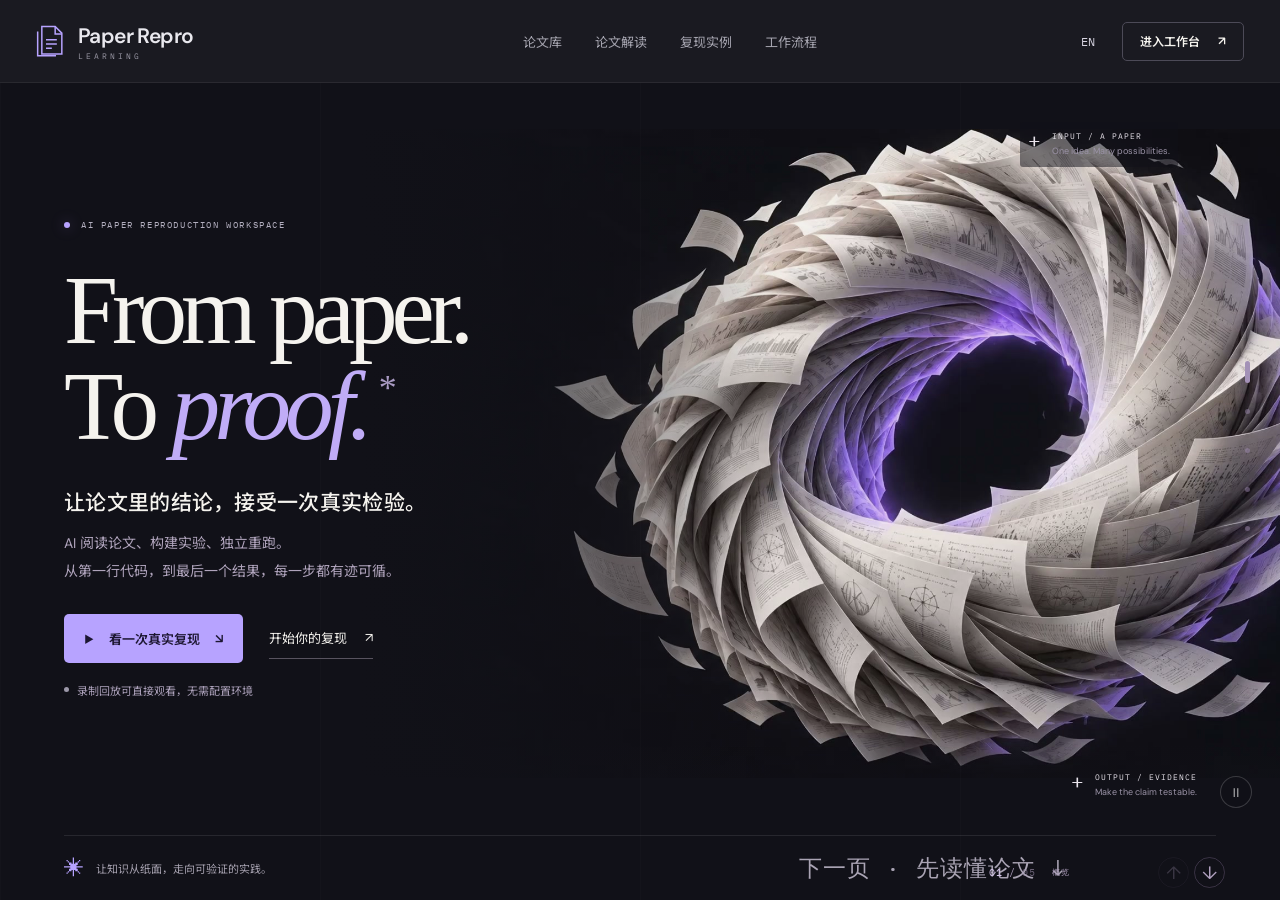
==== docs/landing/index.html @ 83eeca00 "Publish paper learning frontend and self-contained landing page" ====
<!DOCTYPE html>

<html lang="zh-CN">
<head>
<meta charset="utf-8"/>
<meta content="width=device-width, initial-scale=1" name="viewport"/>
<meta content="#111118" name="theme-color"/>
<meta content="Paper Repro Agent：从论文到可核查的实验结果。阅读论文、编写代码、运行实验、独立重跑，让每个结论都有证据可查。" name="description"/>
<title>Paper Repro — From Paper to Proof</title>
<link href="[data-uri]" rel="icon" type="image/svg+xml"/>
<style>@import url('https://fonts.googleapis.com/css2?family=DM+Sans:wght@400;450;500;550;600;650;700&family=IBM+Plex+Mono:wght@400;500&family=Noto+Sans+SC:wght@400;500;600;700&display=swap');
:root{--ink:#111118;--paper:#f5f3ee;--paper-deep:#eae7e0;--text:#25252b;--muted:#75757a;--line:#dedbd3;--violet:#b7a3ff;--violet-dark:#6b45cf;--green:#39785a;--mono:'IBM Plex Mono',monospace;--sans:'DM Sans','Noto Sans SC',sans-serif;--serif:Georgia,'Times New Roman',serif;--page-width:1240px}
*{box-sizing:border-box}html{scroll-behavior:smooth;scroll-padding-top:92px}body{margin:0;background:var(--paper);color:var(--text);font-family:var(--sans);font-size:15px;-webkit-font-smoothing:antialiased}button,a,input{-webkit-tap-highlight-color:transparent}button,a{touch-action:manipulation}button{font:inherit;cursor:pointer}a{color:inherit;text-decoration:none}button{color:inherit}button:focus-visible,a:focus-visible,[tabindex]:focus-visible{outline:3px solid var(--violet-dark);outline-offset:5px}::selection{background:#ccbbff;color:#161220}h1,h2,h3,p{margin:0}button{border:0}button:disabled{cursor:default}img{max-width:100%;display:block}.wrap{width:min(var(--page-width),calc(100% - 104px));margin:0 auto}.mono{font-family:var(--mono)}.eyebrow{font-family:var(--mono);font-size:10px;letter-spacing:1.5px}.skip-link{position:fixed;top:-100px;left:16px;background:var(--paper);color:var(--ink);padding:12px 20px;z-index:200}.skip-link:focus{top:12px}.button{display:inline-flex;align-items:center;justify-content:center;gap:15px;min-height:48px;padding:0 23px;border:1px solid transparent;border-radius:5px;font-weight:600;font-size:14px;transition:background .2s,transform .2s,border-color .2s}.button:hover{transform:translateY(-2px)}.button-primary{background:var(--violet);color:#1c1631}.button-primary:hover{background:#c5b5ff}.text-link{display:inline-flex;align-items:center;gap:20px;font-size:13px;font-weight:600;padding:6px 0;border-bottom:1px solid var(--text);width:max-content}.text-link:hover{color:var(--violet-dark);border-color:var(--violet-dark)}.site-header{background:#111118f5;color:#e9e8ee;border-bottom:1px solid #ffffff16;position:sticky;top:0;z-index:30;backdrop-filter:blur(18px)}.header-inner{height:82px;max-width:1440px;width:calc(100% - 72px);margin:auto;display:flex;align-items:center;justify-content:space-between;gap:28px}.brand{display:inline-flex;gap:12px;align-items:center;font-size:21px;font-weight:600;letter-spacing:-.6px;white-space:nowrap}.brand-mark{width:30px;height:34px;color:var(--violet)}.brand-agent{font-family:var(--mono);display:block;font-size:8px;letter-spacing:3px;font-weight:400;color:#9b99a6;margin-top:1px}.desktop-nav{display:flex;gap:33px;margin-left:70px;font-size:13px;color:#a6a5b0}.desktop-nav a:hover{color:white}.tiny-arrow{padding-left:6px}.header-actions{display:flex;gap:23px;align-items:center}.language-toggle{background:none;color:#d6d3e0;font-size:12px;font-family:var(--mono);padding:12px 4px}.header-cta{color:var(--paper);border-color:#4c4a57;min-height:39px;padding:0 17px;font-size:12px;gap:18px}.header-cta:hover{background:#252330;border-color:#7d738f}.menu-toggle{display:none;width:30px;height:34px;padding:6px;background:transparent}.menu-toggle span{display:block;width:20px;height:1px;background:#eee;margin:6px 0}.mobile-nav{padding:10px 24px 22px;flex-direction:column;gap:14px;font-size:14px}.mobile-nav:not([hidden]){display:flex}.hero{position:relative;min-height:726px;background:var(--ink);color:var(--paper);overflow:hidden}.hero-art{position:absolute;right:-4%;top:-32px;bottom:38px;width:76%;pointer-events:none}.hero-art img,.hero-art video{width:100%;height:100%;object-fit:contain;object-position:right center;opacity:.95}.art-shade{position:absolute;inset:0;background:linear-gradient(90deg,#111118 0%,#111118c7 13%,#11111800 43%),linear-gradient(0deg,#111118 0%,#11111800 13%,#11111800 91%,#11111877 100%)}.hero-grid{position:absolute;inset:0;background-image:linear-gradient(90deg,#ffffff03 1px,transparent 1px);background-size:25% 100%;pointer-events:none}.hero-content{position:relative;z-index:2;padding-top:82px;padding-bottom:100px}.hero-eyebrow{font-size:9px;letter-spacing:1.6px;color:#b3afbf;display:flex;align-items:center;gap:11px;margin-bottom:35px}.status-dot{width:6px;height:6px;background:var(--violet);border-radius:50%;box-shadow:0 0 14px #af8dff66}.hero h1{font-family:var(--serif);font-size:clamp(76px,7.6vw,112px);line-height:.99;font-weight:400;letter-spacing:-6px;position:relative;width:max-content}.hero h1 em{font-weight:400;color:#c0acf7}.hero-period{font-family:var(--serif);font-weight:400;font-style:italic;color:#a99ac3;font-size:36px;vertical-align:top;line-height:1;position:relative;top:12px;left:10px}.hero-lead{font-size:21px;font-weight:500;letter-spacing:.3px;margin-top:32px}.hero-description{font-size:14px;line-height:1.95;color:#9f9ca9;margin-top:13px;max-width:460px}.hero-ctas{display:flex;align-items:center;gap:26px;margin-top:29px}.hero-ctas .button{gap:15px;font-size:13px;min-height:49px;padding:0 19px}.play-icon{font-size:10px}.hero-secondary{display:inline-flex;gap:18px;align-items:center;font-size:13px;border-bottom:1px solid #58535f;padding:11px 0}.hero-secondary:hover{color:var(--violet)}.hero-note{font-size:11px;color:#9c98a9;display:flex;align-items:center;gap:8px;margin-top:19px}.small-dot{height:5px;width:5px;flex:none;border-radius:50%;background:#9c98a9;display:inline-block}.hero-bottom{position:absolute;bottom:0;left:0;right:0;display:flex;justify-content:space-between;align-items:center;height:76px;border-top:1px solid #ffffff18}.hero-caption{display:flex;align-items:center;gap:12px;color:#a5a0ae;font-size:11px}.caption-star{font-size:20px;color:var(--violet)}.scroll-cue{display:flex;gap:24px;align-items:center;font-family:var(--mono);font-size:8px;letter-spacing:1px;color:#aaa4b4}.scroll-cue span:last-child{font-size:23px}.art-annotation{position:absolute;z-index:2;display:flex;align-items:flex-start;gap:10px;font-family:var(--mono);font-size:8px;letter-spacing:1px;color:#e9e4ec;line-height:1.7;pointer-events:none}.art-annotation b{font-family:var(--sans);font-size:9px;color:#9b93a7;font-weight:400;letter-spacing:0}.annotation-cross{font-size:21px;line-height:1}.annotation-top{right:8%;top:65px}.annotation-bottom{right:6.5%;bottom:112px}.section-light{background:var(--paper)}.evidence{padding:87px 0 59px}.section-kicker{display:flex;align-items:center;gap:22px;font-family:var(--mono);font-size:9px;letter-spacing:1px;color:#7f7d7e}.kicker-line{height:1px;background:var(--line);flex:1}.section-kicker>span:last-child:not(.kicker-line){font-family:var(--sans);font-size:11px;letter-spacing:.5px;color:#7b7777}.section-heading-row{display:flex;justify-content:space-between;align-items:flex-end;gap:45px;margin:38px 0 38px}h2{font-size:40px;font-weight:500;line-height:1.45;letter-spacing:-1.4px}.muted-heading{color:#9a9794}.section-intro{font-size:13px;line-height:1.95;color:#7d7978;padding-bottom:6px}.section-intro .text-link{color:var(--text);margin-top:17px}.workbench{border:1px solid #d5d0c9;border-radius:9px;overflow:hidden;background:#fffdfa;box-shadow:0 6px 18px #21162c03,0 30px 80px #30283e06}.workbench-top{padding:18px 25px;display:flex;align-items:center;justify-content:space-between;border-bottom:1px solid #e3dfd8;background:#fbf9f6}.workbench-title{display:flex;align-items:center;gap:11px;font-size:13px}.mini-mark{font-size:20px;color:var(--violet-dark)}.subtle{color:#a49e9c;font-size:10px}.recorded-badge{display:flex;align-items:center;gap:7px;font-size:10px;color:#78716c}.recorded-badge>span:first-child{width:5px;height:5px;border-radius:50%;background:#a7a094}.workbench-toolbar{display:flex;align-items:center;justify-content:space-between;padding:0 25px;border-bottom:1px solid #e3dfd8;background:#fffdf9}.evidence-tabs{display:flex;gap:28px}.evidence-tabs button{padding:17px 0 15px;font-size:11px;font-weight:500;border-bottom:2px solid transparent;background:transparent;color:#8a8380;display:flex;gap:8px;align-items:center}.evidence-tabs button[aria-selected=true]{color:#704bd0;border-color:#8155df}.tab-index{font-family:var(--mono);font-size:9px;opacity:.8}.tour-button{font-size:10px;background:none;color:#817777;display:flex;gap:6px;align-items:center;padding:10px 0}.tour-button[aria-pressed=true]{color:var(--violet-dark)}.proof-grid{display:grid;grid-template-columns:1fr 1.04fr 1fr;min-height:440px}.proof-grid>div{padding:22px 26px}.pane-label{font-family:var(--mono);font-size:8px;letter-spacing:1.2px;display:flex;justify-content:space-between;align-items:center;color:#9c938e;margin-bottom:21px}.pane-label>span:last-child{font-size:9px;color:#b7aeaa}.paper-pane{background:#eeebe4}.paper-sheet{background:#fffcf5;border:1px solid #dfdad0;padding:23px 23px 10px;max-width:300px;box-shadow:2px 3px 0 #e5e1d9;transform:rotate(-1.3deg);margin:0 auto}.paper-journal{font-family:var(--mono);font-size:6px;letter-spacing:1.5px;color:#92908a;margin-bottom:12px}.paper-sheet h3{font-family:var(--serif);font-size:34px;line-height:1.01;font-weight:400;letter-spacing:-1px}.paper-authors{font-family:var(--serif);font-size:7px;margin-top:10px;color:#78766d}.paper-rule{height:1px;background:#48423b;margin-top:15px}.paper-abstract{font-family:var(--serif);font-size:8px;line-height:1.6;margin-top:9px;color:#8a8175}.paper-table-title{font-family:var(--mono);font-size:7px;letter-spacing:.4px;margin-top:17px;margin-bottom:6px}.paper-table{border-collapse:collapse;width:100%;font-family:var(--mono);font-size:8px;color:#7c746a}.paper-table th{font-weight:400;color:#9b8f83;font-size:7px;padding:4px 5px;text-align:left;border-top:1px solid #ddd6cc;border-bottom:1px solid #ddd6cc}.paper-table td{padding:5px}.paper-table th:last-child,.paper-table td:last-child{text-align:right}.paper-table .highlight-row{background:#ece4ff;color:#7042bf}.highlight-row td{font-weight:500}.highlight-row span{float:right}.paper-footnote{display:flex;align-items:center;justify-content:space-between;font-family:var(--mono);font-size:6px;color:#a69d90;margin-top:17px}.paper-page{font-family:var(--serif);font-size:12px}.source-tag{font-size:9px;display:flex;align-items:center;gap:5px;color:#8b817b;margin-top:15px}.source-tag>span:first-child{color:var(--violet-dark);font-size:16px}.execution-pane{background:#fbf9f5;border-right:1px solid #e1dcd5}.process-heading{font-size:14px;font-weight:500;line-height:1.5;margin:0 0 7px}.process-sub{font-size:10px;line-height:1.8;color:#9a918c;margin-bottom:26px}.agent-timeline{list-style:none;margin:0;padding:0}.agent-timeline li{display:flex;position:relative;gap:13px;padding-bottom:18px;align-items:flex-start}.agent-timeline li:not(:last-child):before{content:'';position:absolute;top:23px;left:10px;width:1px;height:calc(100% - 23px);background:#dbd5cf}.timeline-check{display:flex;width:21px;height:21px;flex:none;align-items:center;justify-content:center;border:1px solid #cbc6bd;color:#6f7e6f;font-size:10px;border-radius:50%;margin-top:1px}.timeline-text{flex:1;font-size:11px;color:#5c5553;line-height:1.4}.timeline-text span{display:block;font-size:9px;color:#a49a94;margin-top:3px}.timeline-time{font-family:var(--mono);font-size:9px;color:#8d827c;padding-top:3px;white-space:nowrap}.process-chip{background:#eee9df;padding:10px 11px;font-family:var(--mono);font-size:8px;color:#888074;display:flex;gap:8px;align-items:center}.process-chip .tiny-dot{background:#76a288}.result-pane{background:#fffdf9}.verified-badge{font-size:10px;display:inline-flex;align-items:center;gap:6px;background:#eaf2e8;color:#478260;padding:5px 9px;border-radius:3px}.verified-badge>span:first-child{font-weight:700}.result-caption{font-size:10px;color:#958a82;margin-top:28px}.result-number{font-size:70px;letter-spacing:-4px;line-height:1.1;margin-top:8px;font-weight:450}.result-number>span{color:var(--green);font-size:23px;letter-spacing:0;margin-left:9px;vertical-align:top;line-height:2}.result-comparison{display:flex;gap:33px;margin-top:22px;padding-bottom:22px;border-bottom:1px solid #e6e0d8}.result-comparison>div{display:flex;flex-direction:column;gap:6px;font-size:10px;color:#8b8179}.result-comparison b{font-family:var(--mono);font-size:17px;font-weight:400;color:#55514d}.result-comparison b.green-text{color:var(--green)}.acceptance-chart{margin-top:31px}.chart-range{height:9px;background:#e1eadc;position:relative;border-radius:2px}.chart-center{position:absolute;width:1px;height:19px;background:#9caa95;left:50%;top:-5px}.chart-point{position:absolute;width:8px;height:15px;border-radius:2px;left:51%;top:-3px;background:#39785a;transform:translateX(-50%)}.chart-labels{display:flex;justify-content:space-between;font-family:var(--mono);font-size:8px;color:#9e968d;margin-top:9px}.acceptance-note{display:flex;gap:6px;font-size:9px;color:#77916f;margin-top:18px;line-height:1.6}.result-footer{border-top:1px solid #e6e0d8;display:flex;justify-content:space-between;align-items:center;font-size:9px;color:#92877f;margin-top:20px;padding-top:15px}.result-footer b{font-family:var(--mono);font-weight:400;color:#69645d}.workbench-bottom{padding:12px 24px;background:#f8f5ef;border-top:1px solid #e2dcd4;display:flex;justify-content:space-between;gap:15px;font-size:8px;color:#9b918b}.workbench-bottom>span:first-child{display:flex;gap:6px;align-items:center}.tiny-dot{height:4px;width:4px;background:#aaa095;border-radius:50%;display:inline-block}.run-stats{display:grid;grid-template-columns:repeat(4,1fr);padding:32px 0 20px}.run-stats>div{display:flex;flex-direction:column;gap:10px;align-items:center;border-right:1px solid var(--line)}.run-stats>div:first-child{align-items:flex-start;padding-left:15px}.run-stats>div:last-child{border-right:0;align-items:flex-end;padding-right:15px}.stat-number{font-size:35px;font-weight:400;letter-spacing:-1.5px;line-height:1}.stat-number span{font-size:16px;letter-spacing:-.5px;color:#918983}.stat-word{font-size:31px;font-weight:500;line-height:1.13;letter-spacing:-1px}.stat-word span{font-family:var(--mono);font-size:11px;letter-spacing:0}.stat-label{font-size:10px;color:#968d87}.data-note{font-size:9px;color:#a39990;text-align:center;margin-top:14px;line-height:1.8}.workflow{padding:46px 0 75px}.workflow-layout{display:grid;grid-template-columns:1fr 1.55fr;gap:70px;margin-top:40px}.section-body{font-size:13px;line-height:1.95;color:#8c827c}.workflow-heading .section-body{max-width:290px;margin-top:20px}.workflow-footnote{display:flex;align-items:center;gap:17px;color:#9f9388;margin-top:44px}.workflow-footnote>span{font-family:var(--serif);font-style:italic;font-size:76px;font-weight:400;line-height:1}.workflow-footnote>p{font-size:11px;line-height:1.8}.workflow-explorer{display:grid;grid-template-columns:1fr 1.16fr;border-top:1px solid var(--line);border-bottom:1px solid var(--line);min-height:363px}.workflow-list{display:flex;flex-direction:column;border-right:1px solid var(--line);padding-right:24px}.workflow-step{display:flex;align-items:center;gap:16px;background:transparent;padding:18px 12px 18px 0;flex:1;border-bottom:1px solid var(--line);text-align:left}.workflow-step:last-child{border-bottom:0}.workflow-step>span:first-child{font-family:var(--mono);font-size:9px;color:#a0968c}.workflow-step b{font-size:13px;font-weight:400;color:#8f837a;flex:1}.step-arrow{font-size:18px;opacity:0;color:var(--violet-dark)}.workflow-step[aria-selected=true] b{color:var(--violet-dark);font-weight:600}.workflow-step[aria-selected=true] .step-arrow{opacity:1}.workflow-step:hover b{color:var(--violet-dark)}.workflow-detail{margin:17px 0 17px 25px;background:#ece8e1;border-radius:4px;padding:27px 22px;display:flex;flex-direction:column;min-height:329px}.detail-icon{width:43px;height:45px;margin-bottom:25px;color:#7d638e}.detail-icon svg{width:100%;height:100%;stroke:currentColor;fill:none;stroke-width:1.2}.detail-overline{font-family:var(--mono);font-size:8px;letter-spacing:1px;color:#95887a;margin-bottom:11px}.workflow-detail h3{font-size:16px;line-height:1.5;font-weight:500;margin-bottom:12px}.workflow-detail>p{font-size:11px;line-height:1.9;color:#95887c}.detail-output{margin-top:auto;padding-top:25px;font-family:var(--mono);font-size:8px;color:#8c7b98;display:flex;align-items:center;gap:7px}.cases{padding:32px 0 85px}.case-list{border-top:1px solid #c8c1b7}.case-row{display:grid;grid-template-columns:55px 1.75fr 1fr 150px 27px;gap:24px;align-items:center;width:100%;padding:30px 4px;text-align:left;background:transparent;border-bottom:1px solid var(--line);transition:background .2s}.case-row:hover{background:#ebe5de}.case-number{align-self:start;font-family:var(--mono);font-size:10px;color:#aaa092;padding-top:3px}.case-main{display:flex;flex-direction:column;gap:9px}.case-route{font-size:9px;letter-spacing:1px;color:#9d8d7d}.case-main strong{font-size:24px;letter-spacing:-.8px;font-weight:500}.case-paper{font-size:10px;color:#a39689}.case-summary{font-size:12px;line-height:1.9;color:#918071}.case-result{display:flex;flex-direction:column;gap:15px;align-items:flex-start}.case-status{font-size:9px;padding:4px 7px;border-radius:3px;display:inline-flex;width:max-content}.success{color:#4c7557;background:#e1e9dc}.partial{color:#937343;background:#ede4ce}.case-result>.mono{font-size:9px;color:#8e8174}.case-arrow{font-size:21px;align-self:center;color:#9d8b7e;transition:transform .2s}.case-row:hover .case-arrow{transform:translate(3px,-3px);color:var(--violet-dark)}.cases-footnote{display:flex;justify-content:space-between;gap:40px;align-items:center;margin-top:22px;font-size:10px;color:#9b8b7a}.cases-footnote .text-link{font-size:11px;flex:none;color:var(--text)}.benchmark-banner{display:flex;align-items:center;gap:30px;border:1px solid #d9d0c4;background:#efe9e0;padding:25px 30px;margin-top:49px;border-radius:5px;transition:background .2s}.benchmark-banner:hover{background:#e6ded1}.bench-icon{display:flex;align-items:flex-end;gap:4px;height:42px;padding:0 3px}.bench-icon i{display:block;width:5px;background:#aa8abd;height:18px}.bench-icon i:nth-child(2){height:26px}.bench-icon i:nth-child(3){height:34px}.bench-icon i:nth-child(4){height:24px}.bench-icon i:nth-child(5){height:42px;background:#795888}.bench-content{display:flex;flex:1;flex-direction:column;gap:9px}.bench-content .eyebrow{font-size:8px;color:#a08b79}.bench-content strong{font-size:16px;font-weight:500}.bench-link{display:flex;gap:35px;font-size:12px;color:#867460}.bench-link>span:last-child{font-size:21px}.start-section{background:#1b1921;color:#f1ede5;padding:70px 0 35px;position:relative}.start-section .section-kicker{color:#8c8494}.start-section .kicker-line{background:#3a3542}.start-heading-row{display:flex;justify-content:space-between;align-items:center;margin:36px 0 48px;gap:50px}.start-heading-row h2{font-size:48px;line-height:1.4;font-weight:400;letter-spacing:-1px}.start-heading-row>div{width:350px}.start-heading-row p{font-size:13px;color:#a39aaa;line-height:1.9;margin-bottom:25px}.start-heading-row .button{min-height:47px;font-size:12px;gap:37px}.start-modes{display:grid;grid-template-columns:repeat(3,1fr);border-top:1px solid #433b48;border-bottom:1px solid #433b48}.start-mode{padding:25px 28px 27px 0;display:flex;flex-direction:column;border-right:1px solid #433b48}.start-mode:not(:first-child){padding-left:29px}.start-mode:last-child{border-right:0;padding-right:0}.mode-label{display:flex;justify-content:space-between;font-family:var(--mono);font-size:8px;letter-spacing:1px;color:#8b7e97;margin-bottom:25px}.mode-label>span:last-child{font-size:18px;color:#baabc8}.start-mode h3{font-size:17px;font-weight:500;color:#dad1e1;margin-bottom:13px}.start-mode p{font-size:11px;line-height:1.9;color:#8e8199;margin-bottom:24px;max-width:300px}.mode-foot{font-size:9px;color:#af9bbf;margin-top:auto}.start-mode:hover h3{color:var(--violet)}.availability{display:flex;gap:9px;align-items:center;margin-top:24px;color:#8b7d96;font-size:10px;line-height:1.8}.availability .small-dot{background:#9a7a50}.site-footer{background:#111118;color:#c4bbcc;padding:45px 0 0}.footer-top{display:flex;justify-content:space-between;align-items:flex-start;padding-bottom:45px;gap:30px}.footer-top .brand{font-size:18px;margin-top:3px}.footer-symbol{font-family:var(--serif);font-size:36px;color:#a99bc0;line-height:1}.footer-top>p{font-family:var(--serif);font-size:32px;line-height:1.14;color:#aea1b7;letter-spacing:-1px}.footer-top>p em{color:#d3c4e3;font-weight:400}.footer-links{display:flex;flex-direction:column;gap:13px;font-size:10px;color:#8e7d9b}.footer-links a:hover{color:var(--violet)}.footer-bottom{border-top:1px solid #2c2733;padding:18px 0 25px;display:flex;align-items:center;justify-content:space-between;color:#786b84;font-family:var(--mono);font-size:8px;letter-spacing:.3px}.footer-bottom>a{font-family:var(--sans);font-size:9px}.claim-grid{display:grid;grid-template-columns:1fr 1fr;gap:9px;margin-top:22px;margin-bottom:24px}.claim-cell{border:1px solid #e3dcd4;padding:14px 9px;background:#f5f0e7}.claim-cell strong{display:block;font-family:var(--mono);font-size:19px;font-weight:400;color:#786487}.claim-cell span{display:block;font-size:8px;color:#a39383;margin-top:7px}.claim-target{font-size:10px;line-height:1.8;color:#887d74;padding:13px 0;border-top:1px solid #e1d8ce}.audit-row{display:flex;justify-content:space-between;gap:10px;padding:14px 0;border-bottom:1px solid #e4dbd0;font-size:10px;color:#817467}.audit-row b{font-weight:400;color:#618064;white-space:nowrap}.audit-note{font-size:10px;line-height:1.8;color:#a29383;margin-top:21px}.audit-verdict{margin-top:22px;padding:13px;background:#e9ede3;font-size:10px;color:#69815f;line-height:1.8}dialog{border:1px solid #c6bba7;border-radius:12px;max-width:600px;width:calc(100% - 40px);padding:28px 32px 32px;background:var(--paper);color:var(--text);box-shadow:0 20px 100px #0005}dialog::backdrop{background:#111118b8;backdrop-filter:blur(5px)}.dialog-top{display:flex;align-items:center;justify-content:space-between;gap:20px;padding-bottom:20px;border-bottom:1px solid var(--line)}.dialog-top .eyebrow{font-size:9px;color:#9b8e7d}.dialog-close{background:transparent;font-size:29px;color:#8a7b6c;line-height:1;padding:0 5px}.dialog-title{font-size:31px;line-height:1.3;margin:24px 0 8px;letter-spacing:-1px}.dialog-paper{font-size:11px;color:#9f8f7b;line-height:1.6;margin-bottom:23px}.dialog-description{font-size:13px;color:#887865;line-height:1.9;margin:20px 0}.dialog-metrics{display:flex;gap:35px;padding:20px 0;border-top:1px solid var(--line);border-bottom:1px solid var(--line);margin-bottom:20px}.dialog-metrics>div{display:flex;flex-direction:column;gap:8px;font-size:10px;color:#a1917e}.dialog-metrics b{font-family:var(--mono);font-size:22px;font-weight:400;color:#6f5e4d}.dialog-footnote{font-size:10px;line-height:1.8;color:#9c8b76;margin-bottom:22px}.dialog-link{color:var(--paper);background:var(--ink);font-size:12px;gap:28px}.dialog-link:hover{background:#31233f}.entered{animation:fade-in .25s ease-out}@keyframes fade-in{from{opacity:.4;transform:translateY(4px)}to{opacity:1;transform:none}}
@media(min-width:1600px){.hero{min-height:770px}.hero-content{padding-top:95px}.hero-art{right:0;width:73%;bottom:20px}.hero h1{font-size:117px}.annotation-top{right:13%}.annotation-bottom{right:10%}}
@media(max-width:1150px){.wrap{width:calc(100% - 72px)}.desktop-nav{margin-left:0;gap:22px}.header-inner{width:calc(100% - 48px)}.hero h1{font-size:92px}.hero-art{width:82%;right:-15%;opacity:.9}.hero-content{padding-top:80px}.hero-lead{font-size:19px}.hero-description{font-size:13px}.hero{min-height:700px}.annotation-top{right:5%}.annotation-bottom{right:4%}.section-heading-row{gap:25px}.proof-grid>div{padding:20px}.result-number{font-size:61px}.result-comparison{gap:24px}.workflow-layout{grid-template-columns:1fr 1.65fr;gap:40px}.workflow-explorer{grid-template-columns:.9fr 1.1fr}.workflow-detail{padding:24px 18px;margin-left:18px}.workflow-list{padding-right:18px}.case-row{gap:18px;grid-template-columns:40px 1.5fr .9fr 126px 22px}.case-main strong{font-size:22px}.case-summary{font-size:11px}.start-heading-row>div{width:320px}}
@media(max-width:900px){.wrap{width:calc(100% - 48px)}.desktop-nav{display:none}.header-inner{height:73px}.hero{min-height:690px}.hero-art{right:-23%;width:100%;opacity:.65;top:5px;bottom:70px}.art-shade{background:linear-gradient(90deg,#111118 0%,#111118dd 19%,#11111855 53%,transparent 85%),linear-gradient(0deg,#111118 0%,transparent 20%)}.hero-content{padding-top:70px}.hero h1{font-size:90px}.art-annotation{display:none}.hero-bottom{height:68px}.section-heading-row{align-items:flex-start}h2{font-size:32px}.section-intro{font-size:12px;max-width:310px}.evidence{padding-top:60px}.proof-grid{grid-template-columns:1fr 1fr}.paper-pane{display:none}.proof-grid>div{padding:24px 28px}.workbench-toolbar{padding:0 22px}.workbench-bottom{font-size:7px}.workflow-layout{grid-template-columns:1fr;gap:30px}.workflow-heading{display:grid;grid-template-columns:1fr 1fr;gap:20px}.workflow-heading .section-body{margin-top:0;max-width:100%;align-self:center}.workflow-footnote{display:none}.workflow-explorer{grid-template-columns:1fr 1.2fr}.workflow-detail{padding:30px}.workflow-step{padding:16px 14px 16px 0}.workflow-detail>p{font-size:13px}.detail-output{font-size:10px}.workflow-detail h3{font-size:21px}.case-row{grid-template-columns:30px 1fr 130px 20px;gap:16px}.case-summary{display:none}.case-main strong{font-size:22px}.start-heading-row h2{font-size:39px}.start-heading-row>div{width:290px}.start-mode{padding-right:20px}.start-mode:not(:first-child){padding-left:20px}.start-mode p{font-size:10px}.footer-top>p{font-size:29px}}
@media(max-width:620px){html{scroll-padding-top:82px}.wrap{width:calc(100% - 40px)}.header-inner{width:calc(100% - 36px);height:68px;gap:10px}.brand{font-size:18px;gap:9px}.brand-mark{width:25px;height:29px}.brand-agent{font-size:6px;letter-spacing:2.6px}.header-actions{gap:14px}.header-cta{display:none}.language-toggle{font-size:11px;padding:10px 1px}.menu-toggle{display:block}.hero{min-height:815px}.hero-art{top:312px;bottom:64px;right:-17%;width:113%;opacity:.93}.hero-art img,.hero-art video{object-position:right center;object-fit:contain}.art-shade{background:linear-gradient(180deg,#111118 0%,#11111888 13%,transparent 39%,#11111888 85%,#111118 100%),linear-gradient(90deg,#11111866,transparent 35%)}.hero-content{padding-top:40px;padding-bottom:0}.hero-eyebrow{font-size:7px;letter-spacing:1.1px;margin-bottom:24px;gap:8px}.status-dot{width:5px;height:5px}.hero h1{font-size:76px;letter-spacing:-4.9px;line-height:1.0}.hero-period{font-size:24px;top:8px;left:6px}.hero-lead{font-size:17px;margin-top:25px;letter-spacing:0}.hero-description{font-size:11px;margin-top:12px;color:#a49fac;line-height:1.9;max-width:320px}.hero-ctas{margin-top:22px;gap:21px}.hero-ctas .button{font-size:11px;min-height:44px;gap:9px;padding:0 14px}.hero-secondary{font-size:11px;gap:9px}.hero-note{font-size:9px;margin-top:15px}.hero-bottom{height:64px;align-items:center}.hero-caption{font-size:8px;gap:7px}.caption-star{font-size:16px}.scroll-cue{gap:8px;font-size:6px;letter-spacing:0}.scroll-cue span:last-child{font-size:17px}.evidence{padding:42px 0 35px}.section-kicker{font-size:7px;gap:12px;letter-spacing:.7px}.section-kicker>span:last-child:not(.kicker-line){font-size:8px;letter-spacing:0}.section-heading-row{display:block;margin:29px 0 25px}h2{font-size:30px;letter-spacing:-1px;line-height:1.5}.section-intro{margin-top:18px;font-size:11px;max-width:100%;padding:0}.section-intro .text-link{margin-top:12px;font-size:10px}.workbench{border-radius:6px}.workbench-top{padding:14px}.workbench-title{gap:7px;font-size:11px}.mini-mark{font-size:16px}.subtle{font-size:8px}.recorded-badge{font-size:8px;gap:5px}.workbench-toolbar{padding:0 13px;display:block}.evidence-tabs{justify-content:space-between;gap:15px}.evidence-tabs button{font-size:10px;padding:14px 0 12px;gap:5px}.tab-index{font-size:7px}.tour-button{display:none}.proof-grid{grid-template-columns:1fr}.proof-grid .execution-pane{display:none}.proof-grid[data-view=claim] .paper-pane{display:block}.proof-grid[data-view=claim] .result-pane{display:none}.proof-grid[data-view=execution] .execution-pane{display:block;border-right:0}.proof-grid[data-view=execution] .result-pane{display:none}.proof-grid[data-view=verdict] .result-pane{display:block}.proof-grid>div{padding:23px 29px}.proof-grid{min-height:405px}.pane-label{font-size:8px;margin-bottom:22px}.agent-timeline li{padding-bottom:20px}.timeline-text{font-size:12px}.timeline-text span{font-size:10px}.timeline-time{font-size:10px}.process-heading{font-size:16px}.process-sub{font-size:11px;margin-bottom:25px}.process-chip{font-size:9px}.paper-sheet{max-width:260px}.result-number{font-size:76px}.result-caption{margin-top:20px}.result-comparison{gap:40px}.result-footer{margin-top:23px}.workbench-bottom{padding:11px 14px;font-size:8px;flex-direction:column;gap:6px}.workbench-bottom .mono{font-size:6px;letter-spacing:0}.run-stats{grid-template-columns:1fr 1fr;gap:24px 0;padding:27px 0 10px}.run-stats>div,.run-stats>div:first-child,.run-stats>div:last-child{align-items:center;padding:0}.run-stats>div:nth-child(2){border-right:0}.stat-number{font-size:29px}.stat-number span{font-size:14px}.stat-word{font-size:27px}.stat-word span{font-size:10px}.stat-label{font-size:9px}.data-note{font-size:8px;margin-top:17px}.workflow{padding:27px 0 46px}.workflow-layout{margin-top:27px;gap:24px}.workflow-heading{display:block}.workflow-heading .section-body{font-size:11px;margin-top:15px;max-width:290px}.workflow-explorer{grid-template-columns:1fr;min-height:auto}.workflow-list{display:grid;grid-template-columns:repeat(3,1fr);padding:0;border-right:0;border-bottom:1px solid var(--line);gap:0}.workflow-step{padding:15px 0 14px;gap:7px;justify-content:center;border:0}.workflow-step>span:first-child{font-size:7px}.workflow-step b{flex:none;font-size:10px}.step-arrow{display:none}.workflow-step[aria-selected=true]{background:#ece5f0}.workflow-detail{margin:16px 0;padding:25px;min-height:260px}.detail-icon{margin-bottom:19px;width:34px;height:37px}.workflow-detail h3{font-size:19px}.workflow-detail>p{font-size:12px}.detail-output{padding-top:25px;font-size:9px}.cases{padding:20px 0 48px}.case-row{grid-template-columns:22px 1fr 20px;gap:10px;position:relative;padding:24px 2px 58px}.case-main strong{font-size:24px}.case-paper{font-size:8px}.case-route{font-size:8px}.case-number{font-size:8px}.case-result{position:absolute;bottom:23px;left:34px;flex-direction:row;align-items:center;gap:14px}.case-result>.mono{font-size:8px}.case-status{font-size:8px;padding:3px 6px}.case-arrow{font-size:20px}.cases-footnote{display:block;margin-top:20px}.cases-footnote p{font-size:10px;line-height:1.8}.cases-footnote .text-link{margin-top:14px;font-size:10px}.benchmark-banner{margin-top:29px;padding:22px 18px;gap:17px;flex-wrap:wrap}.bench-content strong{font-size:14px}.bench-icon{height:37px}.bench-content .eyebrow{font-size:7px}.bench-link{width:100%;padding-left:51px;justify-content:space-between;font-size:10px;align-items:center}.start-section{padding:43px 0 25px}.start-heading-row{display:block;margin:27px 0 32px}.start-heading-row h2{font-size:35px}.start-heading-row>div{width:auto;margin-top:23px}.start-heading-row p{font-size:11px;margin-bottom:20px}.start-heading-row .button{font-size:11px;min-height:45px;gap:35px}.start-modes{grid-template-columns:1fr}.start-mode,.start-mode:not(:first-child),.start-mode:last-child{border-right:0;padding:24px 0;border-bottom:1px solid #433b48}.start-mode:last-child{border-bottom:0}.mode-label{margin-bottom:12px;font-size:8px}.start-mode h3{font-size:17px;margin-bottom:10px}.start-mode p{font-size:11px;max-width:100%;margin-bottom:14px}.mode-foot{font-size:9px}.availability{font-size:9px;align-items:flex-start;gap:7px}.availability .small-dot{margin-top:6px}.site-footer{padding-top:34px}.footer-top{display:grid;grid-template-columns:1fr 1fr;gap:30px 15px;padding-bottom:32px}.footer-top .brand{font-size:16px}.footer-top>p{font-size:26px;grid-column:1;grid-row:2}.footer-links{grid-column:2;grid-row:1 / span 2;justify-self:end;align-self:start;gap:16px;font-size:9px}.footer-bottom{font-size:7px;letter-spacing:0;gap:8px;flex-wrap:wrap}.footer-bottom>span:nth-child(2){display:none}.footer-bottom>a{font-size:8px}dialog{padding:22px}.dialog-title{font-size:28px}.dialog-description{font-size:12px}.dialog-metrics{gap:30px}.dialog-metrics b{font-size:21px}.dialog-link{font-size:11px}.claim-grid{gap:11px}.claim-cell{padding:20px 14px}.claim-cell strong{font-size:23px}.claim-cell span{font-size:10px}.claim-target{font-size:11px}}
/* Keep small product labels legible against the paper surfaces. */
.section-kicker,.section-kicker>span:last-child:not(.kicker-line),.section-intro,.section-body{color:#746c66}.section-intro{font-size:14px}.process-sub{font-size:11px;color:#7a6f67}.timeline-text{font-size:12px}.timeline-text span{font-size:10px;color:#85786d}.timeline-time{font-size:10px;color:#827266}.pane-label{font-size:9px;color:#87766a}.result-caption,.result-comparison>div{font-size:11px;color:#7b6b5f}.result-footer{font-size:10px;color:#7d6d60}.acceptance-note{font-size:10px;color:#54734c}.source-tag{font-size:10px;color:#7a6a5e}.workbench-bottom{color:#8a7a6a}.stat-label{font-size:11px;color:#817160}.data-note{font-size:10px;color:#82715f}.workflow-detail>p{color:#7b6b5b}.case-paper,.case-summary{color:#7f6e5d}.cases-footnote{color:#7e6d5c}.start-mode p{color:#b2a3bf}.mode-foot{color:#c4acd9}.availability{color:#b29bc4}.hero-note{color:#aba0b9}.hero-description{color:#b0a4bc}.annotation-top{background:#11111880;padding:8px;border-radius:3px}
@media(max-width:620px){.hero h1{font-size:clamp(61px,19.4vw,76px)}.section-intro{font-size:12px}.stat-label{font-size:10px}.data-note{font-size:9px}.workbench-bottom{font-size:8px}.source-tag{font-size:9px}.start-mode p{font-size:12px}.case-paper{font-size:9px}.hero-note{font-size:9px}.hero-description{font-size:12px}.hero{min-height:835px}}
@media(max-width:620px){.hero-lead{font-size:clamp(14px,4.35vw,17px)}.proof-grid[data-view=claim] .execution-pane,.proof-grid[data-view=verdict] .execution-pane{display:block;border-right:0;border-top:1px solid var(--line)}.proof-grid[data-view=verdict] .result-pane{order:-1}.language-toggle{min-width:32px;min-height:44px}.menu-toggle{width:36px;min-height:44px}.evidence-tabs button,.workflow-step{min-height:44px}.dialog-close{min-width:44px;min-height:44px}}
.dialog-footnote,.dialog-paper{color:#7a6956}.dialog-description{color:#74634f}.dialog-top .eyebrow{color:#7a6956}.dialog-metrics>div{color:#7a6956}
@media(min-width:621px) and (max-width:900px){.menu-toggle{display:block;min-height:44px}.language-toggle{min-height:44px}}
@media(prefers-reduced-motion:reduce){html{scroll-behavior:auto}*,*::before,*::after{animation-duration:.01ms!important;transition-duration:.01ms!important;animation-iteration-count:1!important}}
</style>
<style>/* Full-screen presentation. The document never scrolls while paging is active. */
:root {
  --fp-header-height: 82px;
  --fp-page-height: calc(100dvh - var(--fp-header-height));
  --fp-duration: 950ms;
  --fp-ease: cubic-bezier(.76, 0, .24, 1);
}
.page-pagination,.page-controls { display:none; }
.sr-only { position:absolute;width:1px;height:1px;padding:0;overflow:hidden;clip:rect(0,0,0,0);white-space:nowrap;border:0; }
html.fullpage-ready,html.fullpage-ready body { width:100%;height:100%;overflow:hidden;overscroll-behavior:none;scroll-behavior:auto;scroll-padding:0; }
.fullpage-ready .site-header { position:fixed;inset:0 0 auto; }
.fullpage-ready .mobile-nav { position:absolute;top:100%;left:0;right:0;background:#17151f;border-bottom:1px solid #49414f;box-shadow:0 12px 28px #0004; }
.fullpage-ready #main { position:fixed;top:var(--fp-header-height);left:0;width:100%;height:var(--fp-page-height);overflow:hidden;overflow:clip;scroll-behavior:auto;touch-action:pan-x pinch-zoom; }
.fullpage-ready #page-track { height:100%;width:100%;display:flex;flex-direction:column;will-change:transform;transition:transform var(--fp-duration) var(--fp-ease); }
.fullpage-ready #page-track > section { flex:0 0 var(--fp-page-height);height:var(--fp-page-height);min-height:0;max-height:var(--fp-page-height);width:100%;position:relative;overflow:hidden;overflow:clip;contain:layout paint; }
.fullpage-ready #page-track > section:not(.hero) { padding:26px 0 54px; }
.fullpage-ready #page-track > section:not(.hero) > .wrap { height:100%;min-height:0;display:flex;flex-direction:column; }
.fullpage-ready .wrap { width:min(1240px,calc(100% - 128px)); }
.fullpage-ready section:focus { outline:none; }
.fullpage-ready section[aria-hidden=true] { pointer-events:none; }
.fullpage-ready section.is-active { pointer-events:auto; }
.fullpage-ready .hero-content { height:calc(100% - 65px);padding:0;display:flex;flex-direction:column;justify-content:center;align-items:flex-start; }
.fullpage-ready .hero { padding:0; }
.fullpage-ready .hero h1 { font-size:min(7.6vw,13.7vh,112px); }
.fullpage-ready .hero-eyebrow { margin-bottom:clamp(18px,3.5vh,34px); }
.fullpage-ready .hero-lead { margin-top:clamp(18px,3.7vh,32px); }
.fullpage-ready .hero-ctas { margin-top:clamp(19px,3.4vh,29px); }
.fullpage-ready .hero-art { top:-20px;bottom:55px;right:-4%;width:76%; }
.fullpage-ready .hero-bottom { height:65px; }
.fullpage-ready .hero-bottom .scroll-cue { display:none; }
.fullpage-ready .annotation-top { top:40px;right:8%; }
.fullpage-ready .annotation-bottom { bottom:100px; }
.fullpage-ready .section-kicker { flex:none;min-height:12px; }
.fullpage-ready .section-heading-row { flex:none;margin:19px 0 22px;gap:30px; }
.fullpage-ready h2 { font-size:clamp(27px,3.4vw,38px);line-height:1.32; }
.fullpage-ready .section-intro { font-size:12px;line-height:1.8;max-width:405px; }
.fullpage-ready .section-intro .text-link { margin-top:9px;font-size:11px; }

/* The proof table expands into available space instead of extending the page. */
.fullpage-ready .evidence .workbench { flex:1;min-height:0;display:flex;flex-direction:column; }
.fullpage-ready .workbench-top { flex:none;padding:12px 20px; }
.fullpage-ready .workbench-toolbar { flex:none;padding:0 20px; }
.fullpage-ready .evidence-tabs { gap:26px; }
.fullpage-ready .evidence-tabs button { padding:12px 0 10px; }
.fullpage-ready .proof-grid { flex:1;min-height:0;overflow:hidden; }
.fullpage-ready .proof-grid>div { min-width:0;min-height:0;padding:16px 23px; }
.fullpage-ready .pane-label { margin-bottom:14px;font-size:8px; }
.fullpage-ready .paper-sheet { padding:16px 20px 9px;max-width:280px; }
.fullpage-ready .paper-journal { margin-bottom:8px; }
.fullpage-ready .paper-sheet h3 { font-size:29px; }
.fullpage-ready .paper-authors { margin-top:8px; }
.fullpage-ready .paper-rule { margin-top:11px; }
.fullpage-ready .paper-abstract { margin-top:7px; }
.fullpage-ready .paper-table-title { margin-top:12px; }
.fullpage-ready .paper-table td { padding:4px 5px; }
.fullpage-ready .paper-footnote { margin-top:10px; }
.fullpage-ready .source-tag { margin-top:9px;font-size:9px; }
.fullpage-ready .process-heading { font-size:13px;margin-bottom:5px; }
.fullpage-ready .process-sub { font-size:10px;line-height:1.7;margin-bottom:16px; }
.fullpage-ready .agent-timeline li { padding-bottom:12px;gap:11px; }
.fullpage-ready .timeline-text { font-size:11px; }
.fullpage-ready .timeline-text span { font-size:9px;margin-top:2px; }
.fullpage-ready .timeline-time { font-size:9px; }
.fullpage-ready .process-chip { padding:9px 10px;font-size:8px; }
.fullpage-ready .verified-badge { font-size:9px;padding:4px 8px; }
.fullpage-ready .result-caption { font-size:10px;margin-top:17px; }
.fullpage-ready .result-number { font-size:62px;margin-top:5px;line-height:1; }
.fullpage-ready .result-comparison { margin-top:16px;padding-bottom:15px; }
.fullpage-ready .result-comparison>div { font-size:10px;gap:5px; }
.fullpage-ready .result-comparison b { font-size:16px; }
.fullpage-ready .acceptance-chart { margin-top:21px; }
.fullpage-ready .acceptance-note { margin-top:12px;font-size:9px; }
.fullpage-ready .result-footer { margin-top:13px;padding-top:10px; }
.fullpage-ready .claim-grid { margin:14px 0 13px;gap:8px; }
.fullpage-ready .claim-cell { padding:12px 10px; }
.fullpage-ready .claim-cell strong { font-size:18px; }
.fullpage-ready .claim-target { padding:10px 0;font-size:9px; }
.fullpage-ready .audit-row { padding:10px 0;font-size:9px; }
.fullpage-ready .audit-note { margin-top:14px;font-size:9px; }
.fullpage-ready .audit-verdict { margin-top:14px;padding:10px;font-size:9px; }
.fullpage-ready .workbench-bottom { flex:none;padding:9px 20px;align-items:center; }
.evidence-detail-button { background:transparent;border-bottom:1px solid currentColor;color:#71558f;padding:3px 0;font-size:10px;white-space:nowrap; }
.fullpage-ready .workbench-bottom>.mono { font-size:7px; }
.fullpage-ready .run-stats { flex:none;padding:17px 0 8px; }
.fullpage-ready .run-stats>div { gap:6px; }
.fullpage-ready .stat-number { font-size:29px; }
.fullpage-ready .stat-number span { font-size:13px; }
.fullpage-ready .stat-word { font-size:26px; }
.fullpage-ready .stat-word span { font-size:10px; }
.fullpage-ready .stat-label { font-size:9px; }
.fullpage-ready .data-note { flex:none;font-size:9px;margin-top:8px; }

/* The other chapters retain their content, with a composition for one screen. */
.fullpage-ready .workflow-layout { flex:1;min-height:0;align-items:center;margin:24px 0 0;gap:65px; }
.fullpage-ready .workflow-explorer { min-height:340px;max-height:470px;height:min(56vh,450px); }
.fullpage-ready .workflow-detail { min-height:0; }
.fullpage-ready .workflow-heading .section-body { font-size:13px; }
.fullpage-ready .case-list { flex:1;min-height:0;display:flex;flex-direction:column; }
.fullpage-ready .case-row { flex:1;min-height:0;padding:18px 4px; }
.fullpage-ready .case-main { gap:7px; }
.fullpage-ready .case-main strong { font-size:25px; }
.fullpage-ready .cases-footnote { flex:none;margin-top:13px; }
.fullpage-ready .benchmark-banner { flex:none;padding:18px 26px;margin-top:22px; }
.fullpage-ready .bench-icon { height:35px; }
.fullpage-ready .bench-icon i:nth-child(5) { height:35px; }
.fullpage-ready .start-heading-row { flex:1;margin:20px 0 26px;gap:40px; }
.fullpage-ready .start-heading-row h2 { font-size:clamp(32px,4.4vw,49px); }
.fullpage-ready .start-modes { flex:none; }
.fullpage-ready .start-mode { padding-top:23px;padding-bottom:23px; }
.fullpage-ready .start-mode p { margin-bottom:17px; }
.fullpage-ready .mode-label { margin-bottom:18px; }
.fullpage-ready .availability { flex:none;margin-top:18px; }
.fullpage-ready .site-footer { background:transparent;padding:0;flex:none;margin-top:19px;display:flex;align-items:center;justify-content:space-between;border-top:1px solid #433b48; }
.fullpage-ready .site-footer>.wrap { width:100%;display:flex;align-items:center;justify-content:space-between;gap:20px; }
.fullpage-ready .footer-top { padding:15px 0; }
.fullpage-ready .footer-top>.brand,.fullpage-ready .footer-top>p { display:none; }
.fullpage-ready .footer-links { flex-direction:row;gap:20px;font-size:10px; }
.fullpage-ready .footer-bottom { padding:15px 0;border:0;gap:26px; }
.fullpage-ready .footer-bottom>span:nth-child(2) { display:none; }

/* Always-visible position and explicit navigation. */
.fullpage-ready .page-pagination { position:fixed;right:18px;top:50%;transform:translateY(-50%);display:flex;flex-direction:column;gap:5px;z-index:24; }
.page-pagination button { background:transparent;padding:0;width:30px;height:34px;display:grid;place-items:center;color:#a391b7;border-radius:20px; }
.page-pagination .page-dot { height:5px;width:5px;border-radius:50%;background:currentColor;opacity:.45;transition:height .35s,width .35s,opacity .35s; }
.page-pagination button[aria-current=page] .page-dot { width:5px;height:22px;opacity:1;border-radius:4px; }
.page-pagination button:hover .page-dot { opacity:1; }
.fullpage-ready .page-controls { position:fixed;right:55px;bottom:12px;z-index:25;display:flex;align-items:center;gap:16px;color:#b2a2c1; }
.page-counter { font-family:var(--mono);font-size:10px;letter-spacing:1px;display:flex;align-items:center;gap:6px; }
#page-current { color:#d4c3e9; }
#page-total { opacity:.55; }
.page-label { font-family:var(--mono);font-size:8px;letter-spacing:1.2px;min-width:90px; }
.page-buttons { display:flex;gap:5px; }
.page-buttons button { height:31px;width:31px;border:1px solid #76648666;border-radius:50%;background:transparent;color:inherit;font-size:18px;transition:background .2s,border-color .2s; }
.page-buttons button:hover:not(:disabled) { background:#b7a3ff24;border-color:#aa91c2; }
.page-buttons button:disabled { opacity:.25;cursor:default; }
body[data-page-tone=light] .page-controls,body[data-page-tone=light] .page-pagination { color:#776185; }
body[data-page-tone=light] #page-current { color:#553d67; }
body[data-page-tone=light] .page-buttons button { border-color:#88779555; }
.fullpage-ready dialog { max-height:calc(100dvh - 48px);overflow:auto;overscroll-behavior:contain;touch-action:pan-y pinch-zoom; }
#evidence-dialog { max-width:760px; }
.evidence-dialog-intro { font-size:12px;line-height:1.8;margin:20px 0;color:#7c6d5e; }
.evidence-dialog-columns { display:grid;grid-template-columns:1fr 1fr;gap:24px; }
.evidence-dialog-columns>section { background:#ede8df;padding:20px;border-radius:5px; }
.evidence-dialog-columns .process-heading { font-size:17px; }
.evidence-dialog-columns .process-sub,.evidence-dialog-columns .claim-target,.evidence-dialog-columns .audit-row,.evidence-dialog-columns .audit-note,.evidence-dialog-columns .audit-verdict { font-size:12px; }
.evidence-dialog-columns .claim-cell strong { font-size:23px; }
.evidence-dialog-columns .claim-cell span { font-size:10px; }
.evidence-dialog-source { display:block;margin-top:21px;font-size:12px;color:#70528e; }

@media (max-height:850px) and (min-width:901px) {
  .fullpage-ready #page-track>section:not(.hero) { padding-top:17px;padding-bottom:49px; }
  .fullpage-ready .section-heading-row { margin:12px 0 14px;align-items:center; }
  .fullpage-ready .section-heading-row h2 { font-size:27px; }
  .fullpage-ready .section-heading-row h2 br { display:none; }
  .fullpage-ready .section-intro { font-size:11px;line-height:1.7; }
  .fullpage-ready .section-intro p { display:none; }
  .fullpage-ready .section-intro .text-link { margin:0; }
  .fullpage-ready .workbench-top { padding-top:10px;padding-bottom:10px; }
  .fullpage-ready .proof-grid>div { padding:13px 20px; }
  .fullpage-ready .pane-label { margin-bottom:12px; }
  .fullpage-ready .paper-sheet { padding:13px 17px 7px; }
  .fullpage-ready .paper-sheet h3 { font-size:26px; }
  .fullpage-ready .paper-abstract { font-size:7px; }
  .fullpage-ready .paper-table-title { margin-top:9px; }
  .fullpage-ready .paper-table td { padding:3px 5px; }
  .fullpage-ready .agent-timeline li { padding-bottom:10px; }
  .fullpage-ready .process-sub { margin-bottom:11px; }
  .fullpage-ready .result-caption { margin-top:12px;font-size:9px; }
  .fullpage-ready .result-number { font-size:54px; }
  .fullpage-ready .result-comparison { margin-top:12px;padding-bottom:11px; }
  .fullpage-ready .acceptance-chart { margin-top:16px; }
  .fullpage-ready .acceptance-note { margin-top:10px; }
  .fullpage-ready .result-footer { margin-top:10px;padding-top:7px; }
  .fullpage-ready .run-stats { padding:12px 0 4px; }
  .fullpage-ready .stat-number { font-size:25px; }
  .fullpage-ready .stat-word { font-size:23px; }
  .fullpage-ready .data-note { font-size:8px;margin-top:6px; }
  .fullpage-ready .case-row { padding-top:12px;padding-bottom:12px; }
  .fullpage-ready .case-main strong { font-size:23px; }
  .fullpage-ready .benchmark-banner { margin-top:16px;padding-top:14px;padding-bottom:14px; }
  .fullpage-ready .start-mode { padding-top:19px;padding-bottom:19px; }
  .fullpage-ready .start-heading-row { margin:15px 0 22px; }
}
@media (max-width:1100px) {
  .fullpage-ready .wrap { width:calc(100% - 100px); }
  .fullpage-ready .workflow-layout { gap:35px; }
  .fullpage-ready .hero h1 { font-size:min(8.6vw,13.8vh,100px); }
  .fullpage-ready .hero-art { right:-13%;width:85%; }
  .fullpage-ready .proof-grid>div { padding-left:15px;padding-right:15px; }
  .fullpage-ready .result-comparison { gap:25px; }
  .fullpage-ready .workbench-bottom>.mono { display:none; }
  .fullpage-ready .footer-links { gap:14px;font-size:9px; }
}
@media (max-width:900px) {
  :root { --fp-header-height:73px; }
  .fullpage-ready .wrap { width:calc(100% - 78px); }
  .fullpage-ready .page-pagination { right:6px; }
  .fullpage-ready .page-controls { right:32px; }
  .fullpage-ready .hero-art { right:-22%;width:100%; }
  .fullpage-ready .section-heading-row { margin:15px 0 18px;align-items:center; }
  .fullpage-ready h2 { font-size:29px; }
  .fullpage-ready .section-intro { font-size:11px;max-width:300px; }
  .fullpage-ready .proof-grid { grid-template-columns:1fr 1fr; }
  .fullpage-ready .proof-grid>.paper-pane { display:none; }
  .fullpage-ready .proof-grid>div { padding:20px 23px; }
  .fullpage-ready .evidence .section-intro p { display:none; }
  .fullpage-ready .workflow-layout { display:flex;flex-direction:column;justify-content:center;gap:25px; }
  .fullpage-ready .workflow-heading { width:100%; }
  .fullpage-ready .workflow-explorer { width:100%;height:min(49vh,400px);min-height:300px; }
  .fullpage-ready .start-heading-row h2 { font-size:36px; }
  .fullpage-ready .start-mode { padding-right:18px; }
  .fullpage-ready .start-mode:not(:first-child) { padding-left:18px; }
  .fullpage-ready .start-mode p { font-size:11px; }
  .fullpage-ready .footer-bottom { gap:12px;font-size:7px; }
  .fullpage-ready .footer-top { padding:10px 0; }
}
@media (max-width:620px) {
  :root { --fp-header-height:68px; }
  .fullpage-ready .wrap { width:calc(100% - 48px); }
  .fullpage-ready .page-pagination { right:0;gap:0; }
  .page-pagination button { width:22px;height:30px; }
  .page-pagination .page-dot { width:3px;height:3px; }
  .page-pagination button[aria-current=page] .page-dot { width:3px;height:17px; }
  .fullpage-ready .page-controls { bottom:9px;right:23px;gap:12px; }
  .page-counter { font-size:9px; }
  .page-label { font-size:7px;min-width:74px; }
  .page-buttons button { width:29px;height:29px;font-size:17px; }
  .fullpage-ready #page-track>section:not(.hero) { padding:17px 0 49px; }
  .fullpage-ready .hero-content { height:100%;padding-top:30px;justify-content:flex-start; }
  .fullpage-ready .hero-eyebrow { font-size:6.5px;letter-spacing:1px;margin-bottom:21px; }
  .fullpage-ready .hero h1 { font-size:min(18.5vw,9.5vh,76px);letter-spacing:-3.8px; }
  .fullpage-ready .hero-lead { font-size:clamp(13px,4.1vw,16px);margin-top:22px; }
  .fullpage-ready .hero-description { font-size:11px;line-height:1.8;margin-top:10px; }
  .fullpage-ready .hero-ctas { gap:16px;margin-top:20px; }
  .fullpage-ready .hero-ctas .button { min-height:43px;font-size:10px;gap:7px;padding:0 12px; }
  .fullpage-ready .hero-secondary { font-size:10px;gap:7px; }
  .fullpage-ready .hero-note { font-size:8px;margin-top:14px; }
  .fullpage-ready .hero-art { top:auto;bottom:47px;right:-22%;width:110%;height:47%;opacity:.83; }
  .fullpage-ready .hero-bottom { height:44px; }
  .fullpage-ready .hero-caption { display:none; }
  .fullpage-ready .hero-bottom .scroll-cue { font-size:6px;margin:0; }
  .fullpage-ready .hero-grid { background-size:50% 100%; }
  .fullpage-ready .section-kicker { font-size:6.5px;gap:10px;min-height:9px; }
  .fullpage-ready .section-kicker>span:last-child:not(.kicker-line) { font-size:7px; }
  .fullpage-ready h2 { font-size:25px;line-height:1.3; }
  .fullpage-ready .section-heading-row { display:flex;margin:13px 0 15px;gap:10px; }
  .fullpage-ready .section-intro { margin:0;font-size:10px; }
  .fullpage-ready .evidence .section-heading-row { display:block;margin:12px 0; }
  .fullpage-ready .evidence .section-intro { display:none; }
  .fullpage-ready .evidence .section-heading-row h2 { font-size:24px; }
  .fullpage-ready .workbench-top { padding:11px 12px; }
  .fullpage-ready .workbench-title { font-size:10px;gap:6px; }
  .fullpage-ready .workbench-title .subtle { font-size:7px; }
  .fullpage-ready .recorded-badge { font-size:7px; }
  .fullpage-ready .workbench-toolbar { padding:0 11px; }
  .fullpage-ready .evidence-tabs { gap:9px; }
  .fullpage-ready .evidence-tabs button { padding:10px 0 8px;font-size:9px;min-height:39px; }
  .fullpage-ready .proof-grid { grid-template-columns:1fr;min-height:0; }
  .fullpage-ready .proof-grid>.paper-pane,.fullpage-ready .proof-grid>.execution-pane,.fullpage-ready .proof-grid>.result-pane { display:none;order:0;border:0; }
  .fullpage-ready .proof-grid[data-view=claim]>.paper-pane,
  .fullpage-ready .proof-grid[data-view=execution]>.execution-pane,
  .fullpage-ready .proof-grid[data-view=verdict]>.result-pane { display:block; }
  .fullpage-ready .proof-grid>div { padding:16px 22px; }
  .fullpage-ready .pane-label { font-size:8px;margin-bottom:12px; }
  .fullpage-ready .paper-sheet { max-width:230px;padding:13px 18px 8px; }
  .fullpage-ready .paper-sheet h3 { font-size:26px; }
  .fullpage-ready .paper-abstract { font-size:7px; }
  .fullpage-ready .paper-table-title { margin-top:9px; }
  .fullpage-ready .paper-table td { padding:3px 4px; }
  .fullpage-ready .source-tag { font-size:8px;margin-top:7px; }
  .fullpage-ready .process-heading { font-size:13px; }
  .fullpage-ready .process-sub { font-size:10px;margin-bottom:14px; }
  .fullpage-ready .agent-timeline li { padding-bottom:13px; }
  .fullpage-ready .timeline-text { font-size:11px; }
  .fullpage-ready .timeline-text span { font-size:9px; }
  .fullpage-ready .timeline-time { font-size:9px; }
  .fullpage-ready .process-chip { font-size:8px;padding:9px; }
  .fullpage-ready .result-number { font-size:62px; }
  .fullpage-ready .result-caption { margin-top:15px; }
  .fullpage-ready .result-comparison { margin-top:15px; }
  .fullpage-ready .acceptance-chart { margin-top:19px; }
  .fullpage-ready .workbench-bottom { flex-direction:row;align-items:center;padding:8px 11px;gap:8px; }
  .fullpage-ready .workbench-bottom>span:first-child { font-size:6px;max-width:130px;line-height:1.5; }
  .fullpage-ready .evidence-detail-button { font-size:8px;min-height:28px;white-space:normal;text-align:right; }
  .fullpage-ready .run-stats { grid-template-columns:repeat(4,1fr);gap:0;padding:13px 0 4px; }
  .fullpage-ready .run-stats>div { gap:6px;padding:0;align-items:center; }
  .fullpage-ready .run-stats>div:nth-child(2) { border-right:1px solid var(--line); }
  .fullpage-ready .stat-number { font-size:20px;letter-spacing:-1px;white-space:nowrap; }
  .fullpage-ready .stat-number span { font-size:9px; }
  .fullpage-ready .stat-word { font-size:18px;line-height:1.1; }
  .fullpage-ready .stat-word span { display:none; }
  .fullpage-ready .stat-label { font-size:7px;line-height:1.4;text-align:center;max-width:72px; }
  .fullpage-ready .data-note { font-size:7px;margin-top:6px;line-height:1.5; }
  .fullpage-ready .workflow-layout { gap:20px;margin:18px 0 0;justify-content:center; }
  .fullpage-ready .workflow-heading { display:block; }
  .fullpage-ready .workflow-heading .section-body { font-size:11px;margin-top:12px;line-height:1.7; }
  .fullpage-ready .workflow-explorer { flex:none;display:grid;grid-template-columns:1fr;height:auto;max-height:none;min-height:0; }
  .fullpage-ready .workflow-list { display:grid;grid-template-columns:repeat(3,1fr);border-right:0;padding:0; }
  .fullpage-ready .workflow-step { min-height:41px;padding:13px 0;gap:5px; }
  .fullpage-ready .workflow-step b { font-size:9px; }
  .fullpage-ready .workflow-step>span:first-child { font-size:7px; }
  .fullpage-ready .workflow-detail { min-height:0;margin:12px 0;padding:22px; }
  .fullpage-ready .detail-icon { width:30px;height:32px;margin-bottom:16px; }
  .fullpage-ready .workflow-detail h3 { font-size:17px;margin-bottom:10px; }
  .fullpage-ready .workflow-detail>p { font-size:11px;line-height:1.8; }
  .fullpage-ready .detail-output { padding-top:19px;font-size:8px; }
  .fullpage-ready .cases .section-intro { display:none; }
  .fullpage-ready .case-row { padding:13px 2px 37px;grid-template-columns:19px 1fr 20px;gap:8px; }
  .fullpage-ready .case-main { min-width:0;gap:5px; }
  .fullpage-ready .case-main strong { font-size:22px; }
  .fullpage-ready .case-paper { font-size:8px;white-space:nowrap;overflow:hidden;text-overflow:ellipsis; }
  .fullpage-ready .case-route { font-size:7px; }
  .fullpage-ready .case-result { left:29px;bottom:12px;gap:12px; }
  .fullpage-ready .case-result>.mono { font-size:8px; }
  .fullpage-ready .case-number { font-size:7px; }
  .fullpage-ready .cases-footnote { display:flex;gap:12px;margin-top:12px; }
  .fullpage-ready .cases-footnote p { font-size:8px;line-height:1.6; }
  .fullpage-ready .cases-footnote .text-link { font-size:8px;margin:0;gap:10px; }
  .fullpage-ready .benchmark-banner { margin-top:13px;padding:13px 15px;gap:13px;flex-wrap:nowrap; }
  .fullpage-ready .bench-icon { height:29px;gap:3px; }
  .fullpage-ready .bench-icon i { width:4px;height:12px; }
  .fullpage-ready .bench-icon i:nth-child(2) { height:19px; }
  .fullpage-ready .bench-icon i:nth-child(3) { height:23px; }
  .fullpage-ready .bench-icon i:nth-child(4) { height:16px; }
  .fullpage-ready .bench-icon i:nth-child(5) { height:29px; }
  .fullpage-ready .bench-content { gap:5px; }
  .fullpage-ready .bench-content strong { font-size:12px; }
  .fullpage-ready .bench-content .eyebrow { font-size:6px; }
  .fullpage-ready .bench-link { width:auto;padding:0; }
  .fullpage-ready .bench-link>span:first-child { display:none; }
  .fullpage-ready .start-heading-row { display:flex;flex-direction:column;align-items:flex-start;justify-content:center;gap:17px;margin:17px 0 23px; }
  .fullpage-ready .start-heading-row h2 { font-size:32px; }
  .fullpage-ready .start-heading-row>div { margin:0;width:100%; }
  .fullpage-ready .start-heading-row p { display:none; }
  .fullpage-ready .start-heading-row .button { min-height:42px;font-size:10px; }
  .fullpage-ready .start-modes { grid-template-columns:1fr; }
  .fullpage-ready .start-mode,.fullpage-ready .start-mode:not(:first-child),.fullpage-ready .start-mode:last-child { padding:14px 0;border-right:0; }
  .fullpage-ready .mode-label { margin-bottom:7px;font-size:6.5px;align-items:center; }
  .fullpage-ready .mode-label>span:last-child { font-size:16px; }
  .fullpage-ready .start-mode h3 { font-size:16px;margin-bottom:6px; }
  .fullpage-ready .start-mode p { display:none; }
  .fullpage-ready .mode-foot { font-size:8px; }
  .fullpage-ready .availability { font-size:8px;line-height:1.6;margin-top:12px; }
  .fullpage-ready .site-footer { margin-top:13px; }
  .fullpage-ready .site-footer>.wrap { display:block; }
  .fullpage-ready .footer-top { display:block;padding:10px 0 0; }
  .fullpage-ready .footer-links { font-size:8px;gap:13px;justify-content:space-between; }
  .fullpage-ready .footer-bottom { padding:8px 0 0;font-size:6px; }
  .fullpage-ready .footer-bottom a { font-size:7px; }
  .evidence-dialog-columns { grid-template-columns:1fr;gap:16px; }
}
@media (max-height:720px) and (min-width:901px) {
  .fullpage-ready .header-inner { height:66px; }
  .fullpage-ready .hero h1 { font-size:min(7.5vw,13vh,89px); }
  .fullpage-ready .hero-lead { font-size:18px;margin-top:18px; }
  .fullpage-ready .hero-description { font-size:12px; }
  .fullpage-ready .hero-note { margin-top:13px; }
  .fullpage-ready .hero-eyebrow { margin-bottom:19px; }
  .fullpage-ready .section-heading-row { margin:9px 0 11px; }
  .fullpage-ready .section-heading-row h2 { font-size:23px; }
  .fullpage-ready .proof-grid>div { padding:10px 17px; }
  .fullpage-ready .pane-label { margin-bottom:8px; }
  .fullpage-ready .paper-abstract,.fullpage-ready .source-tag { display:none; }
  .fullpage-ready .paper-sheet { padding:11px 15px 6px; }
  .fullpage-ready .paper-journal { font-size:5px; }
  .fullpage-ready .paper-sheet h3 { font-size:22px; }
  .fullpage-ready .paper-table td { padding:2px 4px; }
  .fullpage-ready .process-sub { display:none; }
  .fullpage-ready .process-heading { font-size:12px;margin-bottom:14px; }
  .fullpage-ready .agent-timeline li { padding-bottom:8px; }
  .fullpage-ready .timeline-text span { font-size:8px; }
  .fullpage-ready .result-number { font-size:45px; }
  .fullpage-ready .result-caption { margin-top:9px; }
  .fullpage-ready .result-comparison { margin-top:10px;padding-bottom:9px; }
  .fullpage-ready .acceptance-chart { margin-top:13px; }
  .fullpage-ready .result-footer { display:none; }
  .fullpage-ready .audit-row { padding:7px 0; }
  .fullpage-ready .audit-note { font-size:8px;margin-top:10px; }
  .fullpage-ready .audit-verdict { margin-top:10px; }
  .fullpage-ready .claim-grid { gap:6px;margin:9px 0; }
  .fullpage-ready .claim-cell { padding:9px; }
  .fullpage-ready .claim-target { font-size:8px; }
  .fullpage-ready .run-stats { padding-top:9px; }
  .fullpage-ready .stat-number { font-size:21px; }
  .fullpage-ready .workflow-explorer { height:320px;min-height:0; }
  .fullpage-ready .workflow-detail { padding:20px; }
  .fullpage-ready .detail-icon { width:32px;height:34px;margin-bottom:16px; }
  .fullpage-ready .workflow-step { padding-top:14px;padding-bottom:14px; }
  .fullpage-ready .workflow-footnote { margin-top:25px; }
  .fullpage-ready .workflow-footnote>span { font-size:58px; }
  .fullpage-ready .case-main strong { font-size:20px; }
  .fullpage-ready .case-row { padding:9px 4px; }
  .fullpage-ready .case-main { gap:5px; }
  .fullpage-ready .benchmark-banner { margin-top:12px;padding:10px 22px; }
  .fullpage-ready .start-heading-row { margin:12px 0 18px; }
  .fullpage-ready .start-heading-row h2 { font-size:35px; }
  .fullpage-ready .start-mode { padding-top:14px;padding-bottom:14px; }
  .fullpage-ready .mode-label { margin-bottom:12px; }
  .fullpage-ready .start-mode p { font-size:10px; }
  .fullpage-ready .availability,.fullpage-ready .site-footer { margin-top:12px; }
}
@media (max-width:620px) and (max-height:740px) {
  .fullpage-ready .header-inner { height:60px; }
  .fullpage-ready #page-track>section:not(.hero) { padding-top:12px;padding-bottom:46px; }
  .fullpage-ready .hero-content { padding-top:23px; }
  .fullpage-ready .hero h1 { font-size:min(17.7vw,9vh,66px); }
  .fullpage-ready .hero-eyebrow { margin-bottom:15px; }
  .fullpage-ready .hero-lead { margin-top:17px;font-size:13px; }
  .fullpage-ready .hero-description { font-size:10px;margin-top:8px; }
  .fullpage-ready .hero-ctas { margin-top:16px; }
  .fullpage-ready .hero-note { font-size:7px;margin-top:10px; }
  .fullpage-ready .hero-art { height:43%;bottom:43px;right:-23%; }
  .fullpage-ready h2 { font-size:22px; }
  .fullpage-ready .evidence .section-heading-row { margin:9px 0 11px; }
  .fullpage-ready .evidence .section-heading-row h2 { font-size:19px; }
  .fullpage-ready .evidence .section-heading-row h2 br { display:none; }
  .fullpage-ready .workbench-top { padding-top:8px;padding-bottom:8px; }
  .fullpage-ready .proof-grid>div { padding:12px 17px; }
  .fullpage-ready .pane-label { margin-bottom:8px; }
  .fullpage-ready .process-heading { font-size:12px;margin-bottom:12px; }
  .fullpage-ready .process-sub { display:none; }
  .fullpage-ready .agent-timeline li { padding-bottom:8px; }
  .fullpage-ready .timeline-text { font-size:10px; }
  .fullpage-ready .timeline-text span { font-size:8px;margin-top:1px; }
  .fullpage-ready .timeline-check { width:18px;height:18px;font-size:8px; }
  .fullpage-ready .agent-timeline li:not(:last-child):before { left:8px; }
  .fullpage-ready .timeline-time { font-size:8px; }
  .fullpage-ready .process-chip { padding:7px 8px;font-size:7px; }
  .fullpage-ready .paper-sheet { padding:10px 16px 7px;max-width:205px; }
  .fullpage-ready .paper-journal { font-size:5px;margin-bottom:6px; }
  .fullpage-ready .paper-sheet h3 { font-size:22px; }
  .fullpage-ready .paper-abstract,.fullpage-ready .source-tag { display:none; }
  .fullpage-ready .paper-rule { margin-top:8px; }
  .fullpage-ready .paper-table-title { margin-top:8px;font-size:6px; }
  .fullpage-ready .paper-table td { padding:2px 4px; }
  .fullpage-ready .paper-authors { font-size:6px;margin-top:5px; }
  .fullpage-ready .paper-footnote { margin-top:8px; }
  .fullpage-ready .result-caption { margin-top:10px;font-size:9px; }
  .fullpage-ready .result-number { font-size:52px;margin-top:5px; }
  .fullpage-ready .result-comparison { margin-top:13px;padding-bottom:11px; }
  .fullpage-ready .acceptance-chart { display:none; }
  .fullpage-ready .acceptance-note { margin-top:11px; }
  .fullpage-ready .result-footer { margin-top:12px;padding-top:9px;font-size:9px; }
  .fullpage-ready .workbench-bottom { padding-top:5px;padding-bottom:5px; }
  .fullpage-ready .run-stats { padding-top:9px; }
  .fullpage-ready .stat-number { font-size:17px; }
  .fullpage-ready .stat-word { font-size:17px; }
  .fullpage-ready .stat-number span { font-size:8px; }
  .fullpage-ready .stat-label { font-size:6px; }
  .fullpage-ready .data-note { font-size:6.5px; }
  .fullpage-ready .workflow-layout { margin-top:14px;gap:16px; }
  .fullpage-ready .workflow-heading .section-body { display:none; }
  .fullpage-ready .workflow-detail { padding:18px;margin:9px 0; }
  .fullpage-ready .detail-icon { width:25px;height:27px;margin-bottom:11px; }
  .fullpage-ready .workflow-detail h3 { font-size:15px; }
  .fullpage-ready .workflow-detail>p { font-size:10px;line-height:1.7; }
  .fullpage-ready .detail-output { padding-top:14px;font-size:7px; }
  .fullpage-ready .case-row { padding-top:9px;padding-bottom:33px; }
  .fullpage-ready .case-main strong { font-size:20px; }
  .fullpage-ready .case-paper { font-size:7px; }
  .fullpage-ready .case-result { bottom:10px; }
  .fullpage-ready .cases-footnote { margin-top:9px; }
  .fullpage-ready .benchmark-banner { margin-top:10px;padding:10px 13px; }
  .fullpage-ready .start-heading-row { gap:12px;margin:12px 0 17px; }
  .fullpage-ready .start-heading-row h2 { font-size:27px; }
  .fullpage-ready .start-heading-row .button { min-height:38px; }
  .fullpage-ready .start-mode,.fullpage-ready .start-mode:not(:first-child),.fullpage-ready .start-mode:last-child { padding:10px 0; }
  .fullpage-ready .start-mode h3 { font-size:14px;margin-bottom:4px; }
  .fullpage-ready .mode-label { margin-bottom:5px; }
  .fullpage-ready .mode-foot { font-size:7px; }
  .fullpage-ready .availability { margin-top:9px;font-size:7px; }
  .fullpage-ready .site-footer { margin-top:9px; }
  .fullpage-ready .footer-links { font-size:7px; }
}
@media (prefers-reduced-motion:reduce) {
  :root { --fp-duration:0ms; }
  .fullpage-ready #page-track { transition:none; }
}

.hero-art video { display:block;max-width:100%; }
.hero-video-toggle { position:absolute;right:28px;bottom:92px;z-index:5;width:32px;height:32px;border:1px solid #ffffff40;border-radius:50%;background:#11111899;color:#eee;opacity:.7;font-size:12px; }
.hero-video-toggle:hover,.hero-video-toggle:focus-visible { opacity:1; }
</style>



<style>.panel-film{position:absolute;inset:0;z-index:-1;pointer-events:none;background:#f4f1e9}.panel-film video{width:100%;height:100%;object-fit:cover;opacity:.37;filter:saturate(.6)}.panel-film:after{content:'';position:absolute;inset:0;background:linear-gradient(90deg,#f7f4eef5 0%,#f7f4ee99 55%,#f7f4ee20)}
.cinema-panel>.wrap{position:relative;z-index:1}.film-toggle{position:absolute;z-index:6;right:28px;bottom:90px;width:32px;height:32px;border:1px solid #8e819b80;border-radius:50%;background:#f7f4eedb;color:#342c45;font-size:12px}
.fullpage-ready .hero-bottom .scroll-cue{display:flex;font-size:9px}.fullpage-ready .hero-bottom{padding-right:150px}
.fullpage-ready .learn-layout{display:grid;grid-template-columns:1fr 1.05fr;gap:7%;align-items:center;flex:1;min-height:0;padding:24px 0}.fullpage-ready .learn h2{font-size:clamp(40px,5vw,70px);line-height:1.17;letter-spacing:-2px}.learn h2 em{color:#7952b9;font-style:normal}.learn-intro{max-width:420px;font-size:14px;line-height:1.9;color:#625d68;margin:24px 0}.learning-points{margin:22px 0 26px;display:grid;gap:12px}.learning-points p{display:grid;grid-template-columns:105px 1fr;font-size:12px;gap:12px}.learning-points b{color:#40364b}.learning-points span{color:#716779}.learn-preview{background:#faf8f3ed;border:1px solid #d4cbd9;box-shadow:0 20px 70px #40305015;padding:26px;border-radius:8px;color:#302b36}.learn-paper{display:flex;flex-direction:column;gap:8px;padding-bottom:18px;border-bottom:1px solid #ddd4df}.learn-paper strong{font:30px Georgia,serif}.learn-paper>span:last-child{font-size:10px;color:#766e80}.learn-tabs{display:flex;gap:24px;border-bottom:1px solid #ddd4df;margin-bottom:22px}.learn-tabs button{padding:14px 0;background:none;font-size:12px;color:#776d82}.learn-tabs button[aria-selected=true]{color:#744abb;box-shadow:0 2px #8c65cb}.learn-preview h3{font-size:20px;margin:12px 0}.learn-preview p{font-size:12px;line-height:1.9;color:#6b6272}.learn-preview .text-link{font-size:11px;margin-top:16px}.isolation-diagram{position:relative;height:120px;margin:15px 0;background:#eee9f4;overflow:hidden}.cluster{position:absolute;left:20%;top:16px;line-height:20px;color:#9788ae;letter-spacing:8px}.split-line{position:absolute;left:60%;top:0;bottom:0;border-left:1px dashed #7f56bb}.outlier{position:absolute;left:79%;top:24px;color:#7f45c2}.diagram-caption{position:absolute;bottom:8px;left:12px;font-size:9px;color:#766584}.learn-outro{font-size:11px;color:#746980;border-top:1px solid #d9d1dc;padding-top:14px}.video-symbol{font-size:40px;color:#9b7bc6;margin:28px 0}.learn-preview [hidden]{display:none}.learn-preview #learn-video{min-height:270px}.learn-preview #learn-video .button{margin-top:22px;font-size:12px}
.dark-proof{color:#eee9f3!important;background:#15121c!important}.dark-proof .panel-film{background:#15121c}.dark-proof .panel-film video{opacity:.22;filter:saturate(.45)}.dark-proof .panel-film:after{background:linear-gradient(90deg,#15121ced,#15121c8f)}.dark-proof .section-kicker,.dark-proof .section-intro,.dark-proof .data-note{color:#bfb4ca}.dark-proof .muted-heading{color:#be9fe5}.dark-proof .kicker-line{background:#63556d}.dark-proof .workbench{color:#302936;background:#f7f4f0f7}.dark-proof .run-stats{color:#eee6f3}.dark-proof .stat-label{color:#c6b9d0}.dark-proof .text-link{border-color:#bd9cdd;color:#d3b7ed}.dark-proof .summary-note{color:#6f6479}.fullpage-ready .dark-proof .section-heading-row h2{font-size:clamp(28px,3vw,43px)}
.fullpage-ready .workflow-layout{display:grid;grid-template-columns:.9fr 1.4fr;grid-template-rows:auto 1fr;gap:22px 50px;flex:1;min-height:0;margin-top:22px}.fullpage-ready .workflow-heading{grid-column:1 / -1;display:flex;justify-content:space-between;align-items:center;gap:40px}.fullpage-ready .workflow-heading h2{font-size:clamp(30px,3.3vw,46px);flex:none}.fullpage-ready .workflow-heading>p{max-width:440px;margin:0;font-size:13px;line-height:1.9}.fullpage-ready .workflow-six{display:none}.fullpage-ready .workflow-list{grid-column:1;grid-row:2;margin:0;border:0}.fullpage-ready .workflow-detail{grid-column:2;grid-row:2;background:#fbf9f1ed;border:1px solid #ddd6cc;border-radius:7px;margin:0;padding:32px;min-height:0;display:flex;flex-direction:column;justify-content:center;box-shadow:0 20px 70px #5047380d}.fullpage-ready .workflow-detail h3{font-size:25px}.fullpage-ready .workflow-detail>p{font-size:14px;line-height:1.9}.fullpage-ready .workflow-step{background:#fbf8f3a6;padding:16px;min-height:0}.fullpage-ready .workflow-step[aria-selected=true]{background:#eee5f6ef}.fullpage-ready .detail-output{margin-top:auto;padding-top:25px}.fullpage-ready .detail-icon{margin-bottom:18px}
.start-section .panel-film{background:#1b1721}.start-section .panel-film video{opacity:.23;filter:saturate(.4)}.start-section .panel-film:after{background:linear-gradient(90deg,#1b1721ed,#1b1721a6)}.start-explore{display:inline-flex;margin-right:24px;color:#d7bff6}.start-section .start-modes{background:#211b28d9}.start-section .site-footer{background:transparent}.start-section .start-heading-row p{color:#c5bdcd}.start-section .start-mode p{color:#c5bdcd}.start-section .mode-foot{color:#d9baf9}
@media(max-height:760px) and (min-width:901px){.learn-preview{padding:18px}.learn-intro{margin:15px 0;font-size:12px}.learning-points{margin:15px 0;gap:8px}.fullpage-ready .learn-layout{padding:12px 0}.isolation-diagram{height:80px}.learn-paper strong{font-size:24px}.learn-preview h3{font-size:17px}.learn-tabs{margin-bottom:12px}.fullpage-ready .workflow-layout{gap:14px 35px}.fullpage-ready .workflow-detail{padding:22px}.fullpage-ready .workflow-step{padding:12px}.fullpage-ready .workflow-detail>p{font-size:12px}}
@media(max-width:900px),(max-height:570px){.fullpage-ready .cinema-panel>.wrap{overflow-y:auto;overscroll-behavior:contain;touch-action:pan-y;display:block!important;padding-bottom:20px}.fullpage-ready .learn-layout{display:block}.learn-copy{padding:20px 0}.learn-preview{margin:20px 0}.fullpage-ready .workflow-layout{display:flex;flex-direction:column}.fullpage-ready .workflow-heading{display:block}.fullpage-ready .workflow-heading>p{margin-top:16px}.fullpage-ready .workflow-list{display:grid;grid-template-columns:repeat(2,1fr)}.fullpage-ready .workflow-detail{min-height:300px}.fullpage-ready .dark-proof .workbench{min-height:540px}.film-toggle{right:12px;bottom:65px}.fullpage-ready .hero-bottom .scroll-cue{display:none}}

.fullpage-ready .workflow-footnote{display:none}.fullpage-ready .workflow-list,.fullpage-ready .workflow-detail{width:100%;max-width:none;align-self:stretch}.fullpage-ready .workflow-layout{align-items:stretch}.fullpage-ready .workflow-list{height:auto;justify-content:center}.fullpage-ready .workflow-detail{height:auto;max-height:520px;align-self:center}.fullpage-ready .dark-proof .workbench{max-height:590px}.fullpage-ready .dark-proof>.wrap{justify-content:center}

.fullpage-ready .workflow-explorer{display:contents}.fullpage-ready .footer-top>p{display:block;font-size:24px;line-height:1.2}.fullpage-ready .footer-top{display:flex;align-items:center;justify-content:space-between;gap:24px}.fullpage-ready .start-heading-row p{display:block}.fullpage-ready .start-section .footer-links{display:flex;gap:18px}

</style></head>
<body>
<a class="skip-link" data-i18n="skip" href="#main">跳到主要内容</a>
<header class="site-header">
<div class="header-inner">
<a aria-label="Paper Repro 首页" class="brand" href="#top"><span aria-hidden="true" class="brand-mark"><svg fill="none" viewbox="0 0 36 40"><path d="M7 3h16l8 8v25H7V3Z" stroke="currentColor" stroke-width="1.8"></path><path d="M23 3v9h8M12 19h13M12 24h13M12 29h7" stroke="currentColor" stroke-width="1.8"></path><path d="M2 9v29h22" stroke="currentColor" stroke-width="1.8"></path></svg></span><span>Paper Repro<span class="brand-agent">LEARNING</span></span></a>
<nav aria-label="主导航" class="desktop-nav"><a href="product:#/explore">论文库</a><a data-i18n="navLearn" href="#learn">论文解读</a><a data-i18n="navCases" href="#evidence">复现实例</a><a data-i18n="navWorkflow" href="#workflow">工作流程</a></nav>
<div class="header-actions"><button aria-label="Switch to English" class="language-toggle" id="language-toggle" type="button">EN</button><a class="button header-cta" href="product:#/upload" rel="noopener noreferrer" target="_blank"><span data-i18n="workspace">进入工作台</span><span aria-hidden="true">↗</span></a><button aria-controls="mobile-nav" aria-expanded="false" aria-label="展开导航" class="menu-toggle" id="menu-toggle"><span></span><span></span></button></div>
</div>
<nav aria-label="移动导航" class="mobile-nav" hidden="" id="mobile-nav"><a data-i18n="navLearn" href="#learn">论文解读</a><a data-i18n="navCases" href="#evidence">复现实例</a><a data-i18n="navWorkflow" href="#workflow">工作流程</a></nav>
</header>
<main id="main" tabindex="-1">
<div id="page-track">
<section aria-labelledby="hero-heading" class="hero" id="top">
<div aria-hidden="true" class="hero-art"><video autoplay="" height="1176" id="hero-video" loop="" muted="" playsinline="" poster="[data-uri]" preload="auto" width="1764"><source src="[data-uri]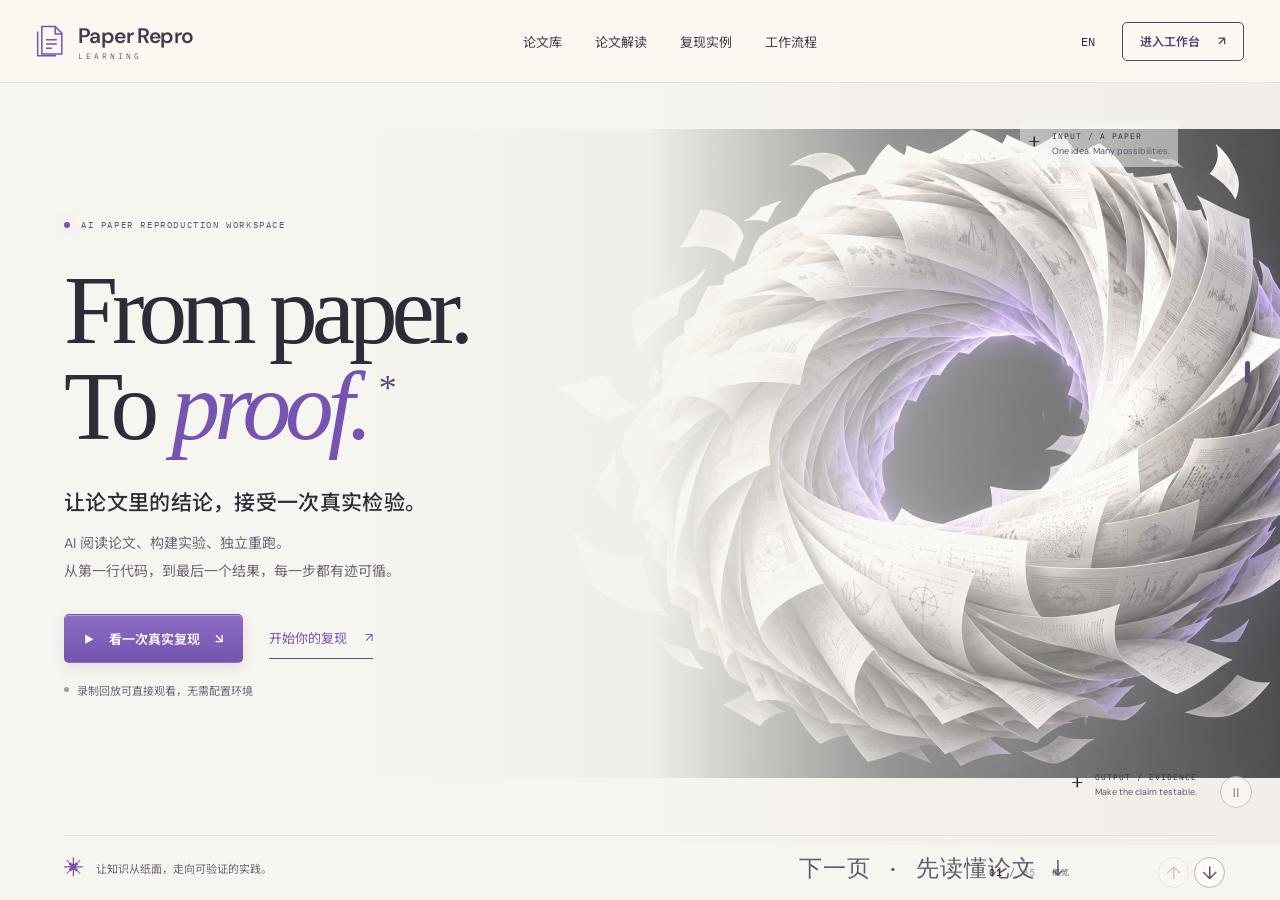
